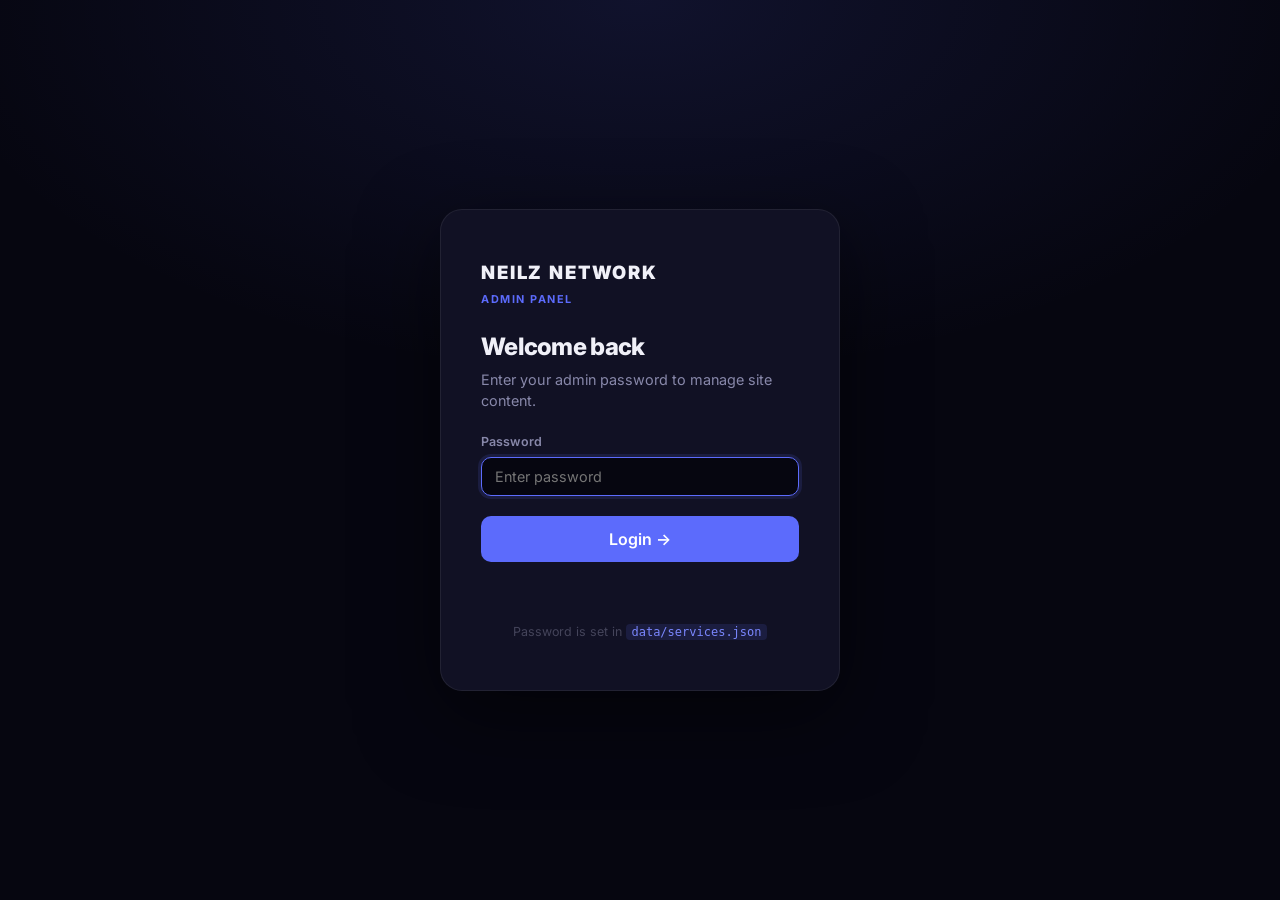
==== admin/index.html @ bbca2c6b "Initial commit — Neilz Network website" ====
<!DOCTYPE html>
<html lang="en">
<head>
  <meta charset="UTF-8">
  <meta name="viewport" content="width=device-width, initial-scale=1.0">
  <title>Admin — Neilz Network</title>
  <link rel="preconnect" href="https://fonts.googleapis.com">
  <link rel="preconnect" href="https://fonts.gstatic.com" crossorigin>
  <link href="https://fonts.googleapis.com/css2?family=Inter:wght@400;500;600;700;800;900&family=Syne:wght@700;800&display=swap" rel="stylesheet">
  <style>
    /* ── Reset & Base ── */
    *, *::before, *::after { box-sizing: border-box; margin: 0; padding: 0; }

    :root {
      --bg:           #060610;
      --surface:      #0c0c1c;
      --card:         #111124;
      --card2:        #16162c;
      --border:       rgba(255,255,255,0.07);
      --border-hi:    rgba(255,255,255,0.13);

      --accent:       #5c6bfc;
      --accent-light: #7a87fd;
      --accent-dim:   rgba(92,107,252,0.13);
      --accent-border:rgba(92,107,252,0.35);
      --accent-glow:  rgba(92,107,252,0.25);

      --gold:         #f5a623;
      --gold-dim:     rgba(245,166,35,0.12);
      --gold-border:  rgba(245,166,35,0.28);

      --green:        #4ade80;
      --red:          #f87171;
      --orange:       #fb923c;

      --text:         #f0f0f8;
      --text-muted:   #8888aa;
      --text-dim:     #44445a;

      --radius:       10px;
      --radius-lg:    16px;
      --radius-xl:    22px;
      --t:            0.2s;
    }

    html { font-size: 16px; }

    body {
      font-family: 'Inter', system-ui, sans-serif;
      background: var(--bg);
      color: var(--text);
      line-height: 1.55;
      -webkit-font-smoothing: antialiased;
      min-height: 100vh;
    }

    h2, h3 { font-weight: 700; letter-spacing: -0.02em; }
    p { color: var(--text-muted); }
    a { color: inherit; text-decoration: none; }
    ul { list-style: none; }
    input, select, textarea, button { font-family: inherit; }

    /* ── Utility ── */
    .hidden { display: none !important; }

    /* ── Buttons ── */
    .btn {
      display: inline-flex;
      align-items: center;
      justify-content: center;
      gap: 7px;
      font-weight: 600;
      font-size: 0.875rem;
      border: none;
      border-radius: var(--radius);
      padding: 9px 18px;
      cursor: pointer;
      transition: background var(--t), box-shadow var(--t), transform var(--t);
      white-space: nowrap;
    }

    .btn--primary { background: var(--accent); color: #fff; }
    .btn--primary:hover { background: var(--accent-light); box-shadow: 0 0 20px var(--accent-glow); }

    .btn--ghost {
      background: rgba(255,255,255,0.05);
      color: var(--text-muted);
      border: 1px solid var(--border);
    }
    .btn--ghost:hover { background: rgba(255,255,255,0.08); color: var(--text); border-color: var(--border-hi); }

    .btn--danger { background: rgba(248,113,113,0.15); color: var(--red); border: 1px solid rgba(248,113,113,0.25); }
    .btn--danger:hover { background: rgba(248,113,113,0.22); }

    .btn--green { background: rgba(74,222,128,0.15); color: var(--green); border: 1px solid rgba(74,222,128,0.25); }
    .btn--green:hover { background: rgba(74,222,128,0.22); }

    .btn--sm { padding: 6px 14px; font-size: 0.8rem; }
    .btn--lg { padding: 13px 26px; font-size: 1rem; }
    .btn--full { width: 100%; }

    /* ── Form fields ── */
    .field-group {
      display: flex;
      flex-direction: column;
      gap: 6px;
      margin-bottom: 14px;
    }

    .field-group:last-child { margin-bottom: 0; }

    .field-group label {
      font-size: 0.78rem;
      font-weight: 600;
      color: var(--text-muted);
      letter-spacing: 0.01em;
    }

    .field-group input,
    .field-group select,
    .field-group textarea {
      width: 100%;
      background: var(--bg);
      border: 1px solid var(--border);
      border-radius: var(--radius);
      padding: 10px 13px;
      color: var(--text);
      font-size: 0.9rem;
      outline: none;
      transition: border-color var(--t), box-shadow var(--t);
    }

    .field-group input:focus,
    .field-group select:focus,
    .field-group textarea:focus {
      border-color: var(--accent);
      box-shadow: 0 0 0 3px var(--accent-dim);
    }

    .field-group textarea {
      resize: vertical;
      min-height: 80px;
      line-height: 1.55;
    }

    /* ── Login screen ── */
    #login-screen {
      min-height: 100vh;
      display: flex;
      align-items: center;
      justify-content: center;
      padding: 24px;
      background: radial-gradient(ellipse 80% 60% at 50% 0%, rgba(92,107,252,0.12), transparent 70%);
    }

    .login-card {
      background: var(--card);
      border: 1px solid var(--border);
      border-radius: var(--radius-xl);
      padding: 48px 40px;
      width: 100%;
      max-width: 400px;
      display: flex;
      flex-direction: column;
      gap: 20px;
      box-shadow: 0 24px 80px rgba(0,0,0,0.5);
    }

    .login-logo {
      font-size: 1.15rem;
      font-weight: 900;
      letter-spacing: 0.1em;
      color: var(--text);
    }

    .login-logo span {
      font-size: 0.68rem;
      font-weight: 700;
      letter-spacing: 0.14em;
      color: var(--accent);
      display: block;
      margin-top: 4px;
    }

    .login-title {
      font-size: 1.5rem;
      font-weight: 800;
      letter-spacing: -0.03em;
      margin-bottom: -4px;
    }

    .login-sub {
      font-size: 0.9rem;
      color: var(--text-muted);
      line-height: 1.5;
    }

    #login-error {
      font-size: 0.85rem;
      color: var(--red);
      min-height: 20px;
      text-align: center;
    }

    /* ── Admin shell ── */
    #admin-panel {
      display: flex;
      flex-direction: column;
      min-height: 100vh;
    }

    /* Header */
    .admin-header {
      display: flex;
      align-items: center;
      justify-content: space-between;
      gap: 16px;
      padding: 0 28px;
      height: 64px;
      background: var(--surface);
      border-bottom: 1px solid var(--border);
      position: sticky;
      top: 0;
      z-index: 100;
    }

    .admin-header-logo {
      font-family: 'Syne', sans-serif;
      font-size: 0.88rem;
      font-weight: 800;
      letter-spacing: 0.14em;
      color: var(--text-muted);
      display: flex;
      align-items: center;
      gap: 10px;
    }

    .admin-header-logo::before {
      content: '';
      display: block;
      width: 8px;
      height: 8px;
      border-radius: 50%;
      background: var(--accent);
      box-shadow: 0 0 8px var(--accent);
    }

    .admin-header-logo span {
      color: var(--accent);
    }

    .admin-header-actions {
      display: flex;
      align-items: center;
      gap: 10px;
    }

    /* Tab nav */
    .tab-nav {
      display: flex;
      align-items: center;
      gap: 4px;
      padding: 0 28px;
      background: var(--surface);
      border-bottom: 1px solid var(--border);
    }

    .tab-btn {
      background: none;
      border: none;
      border-bottom: 2px solid transparent;
      color: var(--text-muted);
      font-size: 0.875rem;
      font-weight: 600;
      padding: 14px 16px;
      cursor: pointer;
      transition: color var(--t), border-color var(--t);
      white-space: nowrap;
    }

    .tab-btn:hover { color: var(--text); }

    .tab-btn.active {
      color: var(--accent);
      border-bottom-color: var(--accent);
    }

    /* Tab content */
    .admin-body {
      flex: 1;
      padding: 32px 28px;
      max-width: 900px;
      width: 100%;
      margin: 0 auto;
    }

    .tab-content { display: none; }
    .tab-content.active { display: block; }

    /* ── Section headings inside tabs ── */
    .admin-section-title {
      font-size: 1.1rem;
      font-weight: 700;
      color: var(--text);
      letter-spacing: -0.02em;
      margin-bottom: 4px;
    }

    .admin-section-sub {
      font-size: 0.85rem;
      color: var(--text-muted);
      margin-bottom: 24px;
    }

    /* ── Service editor cards ── */
    .service-editor-card {
      background: var(--card);
      border: 1px solid var(--border);
      border-radius: var(--radius-xl);
      margin-bottom: 20px;
      overflow: hidden;
    }

    .service-editor-header {
      display: flex;
      align-items: center;
      justify-content: space-between;
      padding: 18px 24px;
      cursor: pointer;
      user-select: none;
      transition: background var(--t);
    }

    .service-editor-header:hover { background: rgba(255,255,255,0.025); }

    .service-editor-header-left {
      display: flex;
      align-items: center;
      gap: 14px;
    }

    .service-editor-icon {
      font-size: 1.25rem;
      color: var(--accent);
      width: 36px;
      text-align: center;
      flex-shrink: 0;
    }

    .service-editor-name {
      font-size: 1rem;
      font-weight: 700;
      color: var(--text);
      letter-spacing: -0.015em;
    }

    .service-editor-price {
      font-size: 0.82rem;
      color: var(--text-muted);
      margin-top: 2px;
    }

    .service-editor-toggle {
      font-size: 1.1rem;
      color: var(--text-dim);
      transition: transform var(--t);
      flex-shrink: 0;
    }

    .service-editor-card.open .service-editor-toggle {
      transform: rotate(180deg);
    }

    .service-editor-body {
      display: none;
      padding: 0 24px 24px;
      border-top: 1px solid var(--border);
    }

    .service-editor-card.open .service-editor-body {
      display: block;
    }

    /* Features list editor */
    .features-editor {
      display: flex;
      flex-direction: column;
      gap: 8px;
      margin-bottom: 10px;
    }

    .feature-row {
      display: flex;
      align-items: center;
      gap: 8px;
    }

    .feature-row input {
      flex: 1;
      background: var(--bg);
      border: 1px solid var(--border);
      border-radius: 8px;
      padding: 8px 12px;
      color: var(--text);
      font-size: 0.875rem;
      outline: none;
      transition: border-color var(--t), box-shadow var(--t);
    }

    .feature-row input:focus {
      border-color: var(--accent);
      box-shadow: 0 0 0 2px var(--accent-dim);
    }

    .feature-row .btn-remove {
      background: none;
      border: none;
      color: var(--text-dim);
      cursor: pointer;
      padding: 4px 6px;
      border-radius: 6px;
      font-size: 1.1rem;
      line-height: 1;
      transition: color var(--t), background var(--t);
      flex-shrink: 0;
    }

    .feature-row .btn-remove:hover {
      color: var(--red);
      background: rgba(248,113,113,0.1);
    }

    .badge-row {
      display: flex;
      align-items: center;
      gap: 10px;
      flex-wrap: wrap;
    }

    .two-col { display: grid; grid-template-columns: 1fr 1fr; gap: 14px; }

    /* ── Meta editor ── */
    .meta-card {
      background: var(--card);
      border: 1px solid var(--border);
      border-radius: var(--radius-xl);
      padding: 28px 24px;
      margin-bottom: 20px;
    }

    .meta-card h3 {
      font-size: 0.95rem;
      font-weight: 700;
      color: var(--text-muted);
      letter-spacing: 0.06em;
      text-transform: uppercase;
      font-size: 0.72rem;
      margin-bottom: 20px;
      padding-bottom: 12px;
      border-bottom: 1px solid var(--border);
    }

    /* ── Password change ── */
    .password-note {
      font-size: 0.8rem;
      color: var(--orange);
      background: rgba(251,146,60,0.1);
      border: 1px solid rgba(251,146,60,0.2);
      border-radius: 8px;
      padding: 10px 14px;
      margin-bottom: 14px;
    }

    /* ── Deployment guide ── */
    .deploy-card {
      background: var(--card);
      border: 1px solid var(--border);
      border-radius: var(--radius-xl);
      padding: 32px 28px;
      margin-bottom: 20px;
    }

    .deploy-step {
      display: flex;
      gap: 18px;
      margin-bottom: 28px;
    }

    .deploy-step:last-child { margin-bottom: 0; }

    .deploy-step-num {
      width: 36px;
      height: 36px;
      min-width: 36px;
      border-radius: 50%;
      background: var(--accent-dim);
      border: 1px solid var(--accent-border);
      display: flex;
      align-items: center;
      justify-content: center;
      font-size: 0.8rem;
      font-weight: 800;
      color: var(--accent);
      flex-shrink: 0;
      margin-top: 2px;
    }

    .deploy-step-content h4 {
      font-size: 0.975rem;
      font-weight: 700;
      color: var(--text);
      margin-bottom: 6px;
      letter-spacing: -0.015em;
    }

    .deploy-step-content p {
      font-size: 0.875rem;
      color: var(--text-muted);
      line-height: 1.65;
    }

    .deploy-step-content code {
      font-family: 'Fira Code', 'Cascadia Code', 'Consolas', monospace;
      font-size: 0.82rem;
      background: rgba(92,107,252,0.1);
      border: 1px solid var(--accent-border);
      color: var(--accent-light);
      padding: 2px 7px;
      border-radius: 5px;
    }

    .deploy-step-content pre {
      font-family: 'Fira Code', 'Cascadia Code', 'Consolas', monospace;
      font-size: 0.82rem;
      background: var(--bg);
      border: 1px solid var(--border);
      color: var(--text-muted);
      padding: 14px 16px;
      border-radius: 10px;
      margin-top: 10px;
      overflow-x: auto;
      line-height: 1.7;
    }

    .deploy-note {
      background: var(--accent-dim);
      border: 1px solid var(--accent-border);
      border-radius: 10px;
      padding: 14px 18px;
      font-size: 0.85rem;
      color: var(--text-muted);
      margin-bottom: 20px;
    }

    .deploy-note strong { color: var(--accent-light); }

    /* ── Save/status banner ── */
    #status-bar {
      position: fixed;
      bottom: 24px;
      left: 50%;
      transform: translateX(-50%) translateY(80px);
      background: var(--card2);
      border: 1px solid var(--border-hi);
      border-radius: var(--radius-full);
      padding: 12px 24px;
      font-size: 0.875rem;
      font-weight: 600;
      color: var(--text);
      box-shadow: 0 8px 32px rgba(0,0,0,0.5);
      z-index: 999;
      white-space: nowrap;
      transition: transform 0.35s cubic-bezier(0.25,0.46,0.45,0.94);
    }

    #status-bar.show { transform: translateX(-50%) translateY(0); }
    #status-bar.success { color: var(--green); border-color: rgba(74,222,128,0.3); }
    #status-bar.info    { color: var(--accent-light); }

    /* ── Responsive ── */
    @media (max-width: 600px) {
      .admin-header { padding: 0 16px; }
      .tab-nav { padding: 0 16px; overflow-x: auto; }
      .admin-body { padding: 20px 16px; }
      .login-card { padding: 32px 24px; }
      .two-col { grid-template-columns: 1fr; }
      .badge-row { flex-direction: column; align-items: flex-start; }
    }
  </style>
</head>
<body>

  <!-- ── LOGIN SCREEN ── -->
  <div id="login-screen">
    <div class="login-card">
      <div class="login-logo">
        NEILZ NETWORK
        <span>ADMIN PANEL</span>
      </div>
      <div>
        <h2 class="login-title">Welcome back</h2>
        <p class="login-sub" style="margin-top:8px;">Enter your admin password to manage site content.</p>
      </div>
      <div class="field-group" style="margin-bottom:0;">
        <label for="pw-input">Password</label>
        <input type="password" id="pw-input" placeholder="Enter password" autocomplete="current-password">
      </div>
      <button class="btn btn--primary btn--lg btn--full" id="login-btn">Login →</button>
      <p id="login-error"></p>
      <p style="font-size:0.78rem;color:var(--text-dim);text-align:center;">
        Password is set in <code style="color:var(--accent-light);background:var(--accent-dim);padding:1px 5px;border-radius:4px;font-size:0.75rem;">data/services.json</code>
      </p>
    </div>
  </div>

  <!-- ── ADMIN PANEL ── -->
  <div id="admin-panel" class="hidden">

    <!-- Header -->
    <header class="admin-header">
      <div class="admin-header-logo">
        NEILZ NETWORK <span>ADMIN</span>
      </div>
      <div class="admin-header-actions">
        <a href="../" class="btn btn--ghost btn--sm" target="_blank">← View Site</a>
        <button class="btn btn--green btn--sm" id="download-btn">
          <svg width="14" height="14" viewBox="0 0 24 24" fill="none" stroke="currentColor" stroke-width="2.5" stroke-linecap="round" stroke-linejoin="round"><path d="M21 15v4a2 2 0 0 1-2 2H5a2 2 0 0 1-2-2v-4"/><polyline points="7 10 12 15 17 10"/><line x1="12" y1="15" x2="12" y2="3"/></svg>
          Download services.json
        </button>
      </div>
    </header>

    <!-- Tab Nav -->
    <nav class="tab-nav" aria-label="Admin tabs">
      <button class="tab-btn active" data-tab="services">Services</button>
      <button class="tab-btn" data-tab="site-info">Site Info</button>
      <button class="tab-btn" data-tab="deploy">Deploy Guide</button>
    </nav>

    <!-- Body -->
    <main class="admin-body">

      <!-- SERVICES TAB -->
      <div id="tab-services" class="tab-content active">
        <h2 class="admin-section-title">Edit Services</h2>
        <p class="admin-section-sub">Changes are saved in memory. Click <strong style="color:var(--text);">Download services.json</strong> to export, then replace the file in your repo.</p>
        <div id="services-editor"></div>
      </div>

      <!-- SITE INFO TAB -->
      <div id="tab-site-info" class="tab-content">
        <h2 class="admin-section-title">Site Information</h2>
        <p class="admin-section-sub">Edit your name, email, tagline, about text, and admin password.</p>
        <div id="meta-editor"></div>
      </div>

      <!-- DEPLOY TAB -->
      <div id="tab-deploy" class="tab-content">
        <h2 class="admin-section-title">GitHub Pages Deployment Guide</h2>
        <p class="admin-section-sub">Follow these steps to publish or update your Neilz Network site.</p>

        <div class="deploy-note">
          <strong>How updates work:</strong> Edit content in the admin panel → Download <code>services.json</code> → Replace the file in your repository → Push to GitHub. The site updates automatically within ~60 seconds.
        </div>

        <div class="deploy-card">
          <div class="deploy-step">
            <div class="deploy-step-num">1</div>
            <div class="deploy-step-content">
              <h4>Create a GitHub Account & Repository</h4>
              <p>Go to <code>github.com</code>, create a free account, then click <strong style="color:var(--text);">New Repository</strong>. Name it something like <code>neilznetwork</code>. Set it to <strong style="color:var(--text);">Public</strong> and leave everything else default.</p>
            </div>
          </div>
          <div class="deploy-step">
            <div class="deploy-step-num">2</div>
            <div class="deploy-step-content">
              <h4>Install Git & Upload Your Files</h4>
              <p>Download Git from <code>git-scm.com</code>. Then open a terminal in your site folder and run:</p>
              <pre>git init
git add .
git commit -m "Initial commit"
git branch -M main
git remote add origin https://github.com/YOUR_USERNAME/YOUR_REPO.git
git push -u origin main</pre>
              <p style="margin-top:10px;">Replace <code>YOUR_USERNAME</code> and <code>YOUR_REPO</code> with your real values.</p>
            </div>
          </div>
          <div class="deploy-step">
            <div class="deploy-step-num">3</div>
            <div class="deploy-step-content">
              <h4>Enable GitHub Pages</h4>
              <p>In your repository, go to <strong style="color:var(--text);">Settings → Pages</strong>. Under <em>Source</em>, select <code>Deploy from a branch</code>, choose <code>main</code> branch and <code>/ (root)</code> folder. Click <strong style="color:var(--text);">Save</strong>.</p>
              <p style="margin-top:8px;">Your site will be live at: <code>https://YOUR_USERNAME.github.io/YOUR_REPO/</code></p>
            </div>
          </div>
          <div class="deploy-step">
            <div class="deploy-step-num">4</div>
            <div class="deploy-step-content">
              <h4>Connect a Custom Domain (Optional)</h4>
              <p>In <strong style="color:var(--text);">Settings → Pages → Custom domain</strong>, enter your domain (e.g. <code>neilznetwork.com</code>). Then update your domain's DNS:</p>
              <pre>A     @    185.199.108.153
A     @    185.199.109.153
A     @    185.199.110.153
A     @    185.199.111.153
CNAME www  YOUR_USERNAME.github.io</pre>
              <p style="margin-top:8px;">DNS changes take up to 24 hours. Enable <strong style="color:var(--text);">Enforce HTTPS</strong> once the domain is verified.</p>
            </div>
          </div>
          <div class="deploy-step">
            <div class="deploy-step-num">5</div>
            <div class="deploy-step-content">
              <h4>Updating Your Content</h4>
              <p>Whenever you make changes in this admin panel:</p>
              <pre>1. Click "Download services.json" above
2. Replace /data/services.json in your project folder
3. Run these commands:

git add data/services.json
git commit -m "Update services content"
git push</pre>
              <p style="margin-top:8px;">GitHub Pages will rebuild and your changes will be live within about a minute.</p>
            </div>
          </div>
          <div class="deploy-step">
            <div class="deploy-step-num">6</div>
            <div class="deploy-step-content">
              <h4>Set Up the Contact Form (Optional but Recommended)</h4>
              <p>The contact form uses <code>mailto:</code> by default. For a real form submission, sign up free at <code>formspree.io</code>, create a form, and replace the form's <code>action</code> attribute in <code>index.html</code>:</p>
              <pre>&lt;form action="https://formspree.io/f/YOUR_FORM_ID" method="POST"&gt;</pre>
            </div>
          </div>
        </div>
      </div>

    </main>
  </div>

  <!-- Status bar -->
  <div id="status-bar"></div>

  <script src="admin.js"></script>
</body>
</html>
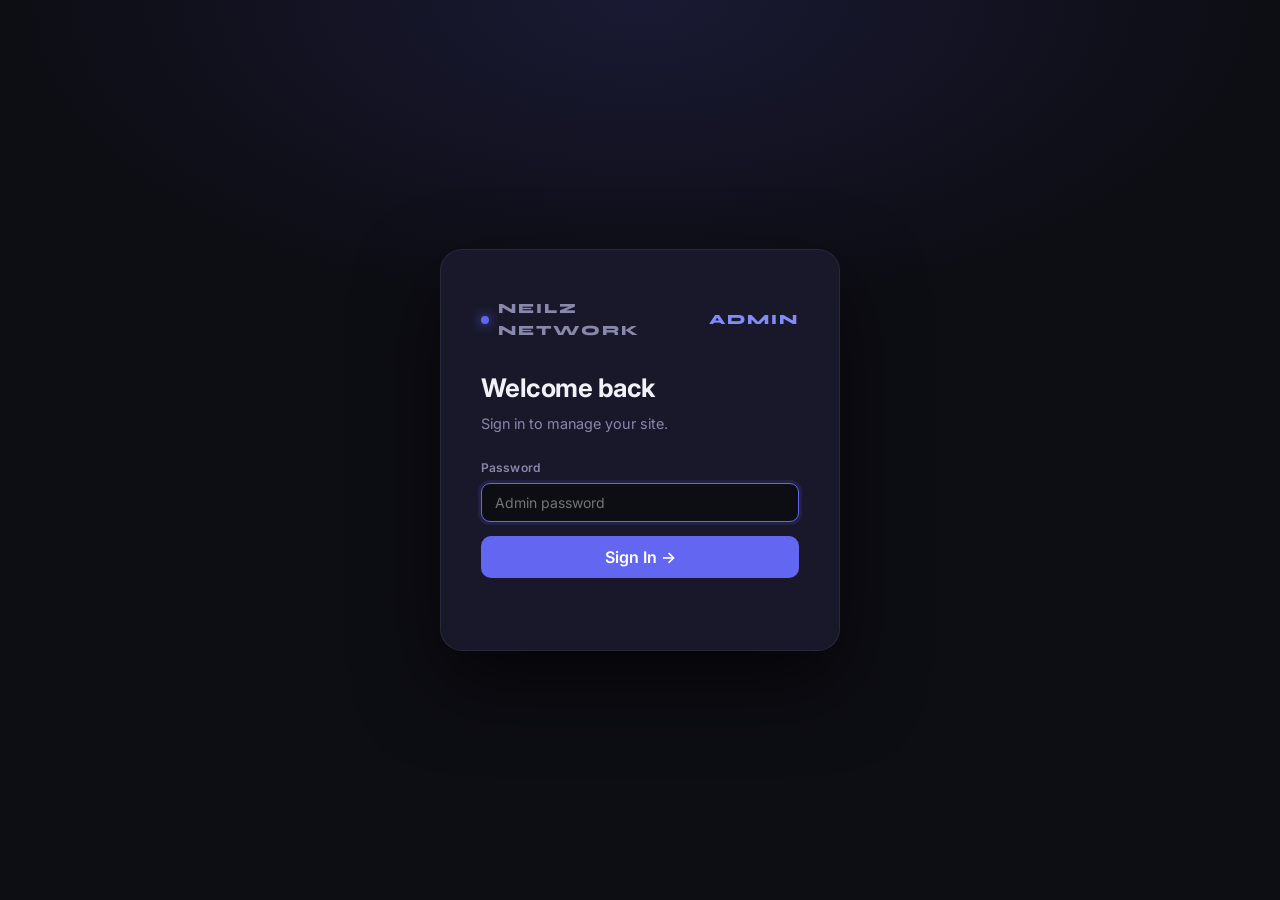
==== commit a5c8401c: "Add full admin panel with sidebar layout and all editors Complete rebuild of admin/index.html with p" ====
--- a/admin/index.html
+++ b/admin/index.html
@@ -6,738 +6,466 @@
   <title>Admin — Neilz Network</title>
   <link rel="preconnect" href="https://fonts.googleapis.com">
   <link rel="preconnect" href="https://fonts.gstatic.com" crossorigin>
-  <link href="https://fonts.googleapis.com/css2?family=Inter:wght@400;500;600;700;800;900&family=Syne:wght@700;800&display=swap" rel="stylesheet">
+  <link href="https://fonts.googleapis.com/css2?family=Inter:wght@400;500;600;700;800&family=Syne:wght@700;800&display=swap" rel="stylesheet">
   <style>
-    /* ── Reset & Base ── */
-    *, *::before, *::after { box-sizing: border-box; margin: 0; padding: 0; }
-
-    :root {
-      --bg:           #060610;
-      --surface:      #0c0c1c;
-      --card:         #111124;
-      --card2:        #16162c;
-      --border:       rgba(255,255,255,0.07);
-      --border-hi:    rgba(255,255,255,0.13);
-
-      --accent:       #5c6bfc;
-      --accent-light: #7a87fd;
-      --accent-dim:   rgba(92,107,252,0.13);
-      --accent-border:rgba(92,107,252,0.35);
-      --accent-glow:  rgba(92,107,252,0.25);
-
-      --gold:         #f5a623;
-      --gold-dim:     rgba(245,166,35,0.12);
-      --gold-border:  rgba(245,166,35,0.28);
-
-      --green:        #4ade80;
-      --red:          #f87171;
-      --orange:       #fb923c;
-
-      --text:         #f0f0f8;
-      --text-muted:   #8888aa;
-      --text-dim:     #44445a;
-
-      --radius:       10px;
-      --radius-lg:    16px;
-      --radius-xl:    22px;
-      --t:            0.2s;
+    *,*::before,*::after{box-sizing:border-box;margin:0;padding:0}
+    :root{
+      --bg:#0d0d14;--surface:#13131f;--card:#18182a;--card2:#1e1e30;
+      --border:rgba(255,255,255,0.07);--border-hi:rgba(255,255,255,0.13);
+      --accent:#6366f1;--accent-d:rgba(99,102,241,0.12);--accent-b:rgba(99,102,241,0.3);--accent-l:#818cf8;
+      --green:#34d399;--red:#f87171;--orange:#fb923c;
+      --text:#f1f1f8;--muted:#8888aa;--dim:#44445a;
+      --sw:228px;--r:10px;--rl:16px;--t:0.18s;
     }
-
-    html { font-size: 16px; }
-
-    body {
-      font-family: 'Inter', system-ui, sans-serif;
-      background: var(--bg);
-      color: var(--text);
-      line-height: 1.55;
-      -webkit-font-smoothing: antialiased;
-      min-height: 100vh;
-    }
-
-    h2, h3 { font-weight: 700; letter-spacing: -0.02em; }
-    p { color: var(--text-muted); }
-    a { color: inherit; text-decoration: none; }
-    ul { list-style: none; }
-    input, select, textarea, button { font-family: inherit; }
-
-    /* ── Utility ── */
-    .hidden { display: none !important; }
-
-    /* ── Buttons ── */
-    .btn {
-      display: inline-flex;
-      align-items: center;
-      justify-content: center;
-      gap: 7px;
-      font-weight: 600;
-      font-size: 0.875rem;
-      border: none;
-      border-radius: var(--radius);
-      padding: 9px 18px;
-      cursor: pointer;
-      transition: background var(--t), box-shadow var(--t), transform var(--t);
-      white-space: nowrap;
-    }
-
-    .btn--primary { background: var(--accent); color: #fff; }
-    .btn--primary:hover { background: var(--accent-light); box-shadow: 0 0 20px var(--accent-glow); }
-
-    .btn--ghost {
-      background: rgba(255,255,255,0.05);
-      color: var(--text-muted);
-      border: 1px solid var(--border);
-    }
-    .btn--ghost:hover { background: rgba(255,255,255,0.08); color: var(--text); border-color: var(--border-hi); }
-
-    .btn--danger { background: rgba(248,113,113,0.15); color: var(--red); border: 1px solid rgba(248,113,113,0.25); }
-    .btn--danger:hover { background: rgba(248,113,113,0.22); }
-
-    .btn--green { background: rgba(74,222,128,0.15); color: var(--green); border: 1px solid rgba(74,222,128,0.25); }
-    .btn--green:hover { background: rgba(74,222,128,0.22); }
-
-    .btn--sm { padding: 6px 14px; font-size: 0.8rem; }
-    .btn--lg { padding: 13px 26px; font-size: 1rem; }
-    .btn--full { width: 100%; }
-
-    /* ── Form fields ── */
-    .field-group {
-      display: flex;
-      flex-direction: column;
-      gap: 6px;
-      margin-bottom: 14px;
-    }
-
-    .field-group:last-child { margin-bottom: 0; }
-
-    .field-group label {
-      font-size: 0.78rem;
-      font-weight: 600;
-      color: var(--text-muted);
-      letter-spacing: 0.01em;
-    }
-
-    .field-group input,
-    .field-group select,
-    .field-group textarea {
-      width: 100%;
-      background: var(--bg);
-      border: 1px solid var(--border);
-      border-radius: var(--radius);
-      padding: 10px 13px;
-      color: var(--text);
-      font-size: 0.9rem;
-      outline: none;
-      transition: border-color var(--t), box-shadow var(--t);
-    }
-
-    .field-group input:focus,
-    .field-group select:focus,
-    .field-group textarea:focus {
-      border-color: var(--accent);
-      box-shadow: 0 0 0 3px var(--accent-dim);
-    }
-
-    .field-group textarea {
-      resize: vertical;
-      min-height: 80px;
-      line-height: 1.55;
-    }
-
-    /* ── Login screen ── */
-    #login-screen {
-      min-height: 100vh;
-      display: flex;
-      align-items: center;
-      justify-content: center;
-      padding: 24px;
-      background: radial-gradient(ellipse 80% 60% at 50% 0%, rgba(92,107,252,0.12), transparent 70%);
-    }
-
-    .login-card {
-      background: var(--card);
-      border: 1px solid var(--border);
-      border-radius: var(--radius-xl);
-      padding: 48px 40px;
-      width: 100%;
-      max-width: 400px;
-      display: flex;
-      flex-direction: column;
-      gap: 20px;
-      box-shadow: 0 24px 80px rgba(0,0,0,0.5);
-    }
-
-    .login-logo {
-      font-size: 1.15rem;
-      font-weight: 900;
-      letter-spacing: 0.1em;
-      color: var(--text);
-    }
-
-    .login-logo span {
-      font-size: 0.68rem;
-      font-weight: 700;
-      letter-spacing: 0.14em;
-      color: var(--accent);
-      display: block;
-      margin-top: 4px;
-    }
-
-    .login-title {
-      font-size: 1.5rem;
-      font-weight: 800;
-      letter-spacing: -0.03em;
-      margin-bottom: -4px;
-    }
-
-    .login-sub {
-      font-size: 0.9rem;
-      color: var(--text-muted);
-      line-height: 1.5;
-    }
-
-    #login-error {
-      font-size: 0.85rem;
-      color: var(--red);
-      min-height: 20px;
-      text-align: center;
-    }
-
-    /* ── Admin shell ── */
-    #admin-panel {
-      display: flex;
-      flex-direction: column;
-      min-height: 100vh;
-    }
-
-    /* Header */
-    .admin-header {
-      display: flex;
-      align-items: center;
-      justify-content: space-between;
-      gap: 16px;
-      padding: 0 28px;
-      height: 64px;
-      background: var(--surface);
-      border-bottom: 1px solid var(--border);
-      position: sticky;
-      top: 0;
-      z-index: 100;
-    }
-
-    .admin-header-logo {
-      font-family: 'Syne', sans-serif;
-      font-size: 0.88rem;
-      font-weight: 800;
-      letter-spacing: 0.14em;
-      color: var(--text-muted);
-      display: flex;
-      align-items: center;
-      gap: 10px;
-    }
-
-    .admin-header-logo::before {
-      content: '';
-      display: block;
-      width: 8px;
-      height: 8px;
-      border-radius: 50%;
-      background: var(--accent);
-      box-shadow: 0 0 8px var(--accent);
-    }
-
-    .admin-header-logo span {
-      color: var(--accent);
-    }
-
-    .admin-header-actions {
-      display: flex;
-      align-items: center;
-      gap: 10px;
-    }
-
-    /* Tab nav */
-    .tab-nav {
-      display: flex;
-      align-items: center;
-      gap: 4px;
-      padding: 0 28px;
-      background: var(--surface);
-      border-bottom: 1px solid var(--border);
-    }
-
-    .tab-btn {
-      background: none;
-      border: none;
-      border-bottom: 2px solid transparent;
-      color: var(--text-muted);
-      font-size: 0.875rem;
-      font-weight: 600;
-      padding: 14px 16px;
-      cursor: pointer;
-      transition: color var(--t), border-color var(--t);
-      white-space: nowrap;
-    }
-
-    .tab-btn:hover { color: var(--text); }
-
-    .tab-btn.active {
-      color: var(--accent);
-      border-bottom-color: var(--accent);
-    }
-
-    /* Tab content */
-    .admin-body {
-      flex: 1;
-      padding: 32px 28px;
-      max-width: 900px;
-      width: 100%;
-      margin: 0 auto;
-    }
-
-    .tab-content { display: none; }
-    .tab-content.active { display: block; }
-
-    /* ── Section headings inside tabs ── */
-    .admin-section-title {
-      font-size: 1.1rem;
-      font-weight: 700;
-      color: var(--text);
-      letter-spacing: -0.02em;
-      margin-bottom: 4px;
-    }
-
-    .admin-section-sub {
-      font-size: 0.85rem;
-      color: var(--text-muted);
-      margin-bottom: 24px;
-    }
-
-    /* ── Service editor cards ── */
-    .service-editor-card {
-      background: var(--card);
-      border: 1px solid var(--border);
-      border-radius: var(--radius-xl);
-      margin-bottom: 20px;
-      overflow: hidden;
-    }
-
-    .service-editor-header {
-      display: flex;
-      align-items: center;
-      justify-content: space-between;
-      padding: 18px 24px;
-      cursor: pointer;
-      user-select: none;
-      transition: background var(--t);
-    }
-
-    .service-editor-header:hover { background: rgba(255,255,255,0.025); }
-
-    .service-editor-header-left {
-      display: flex;
-      align-items: center;
-      gap: 14px;
-    }
-
-    .service-editor-icon {
-      font-size: 1.25rem;
-      color: var(--accent);
-      width: 36px;
-      text-align: center;
-      flex-shrink: 0;
-    }
-
-    .service-editor-name {
-      font-size: 1rem;
-      font-weight: 700;
-      color: var(--text);
-      letter-spacing: -0.015em;
-    }
-
-    .service-editor-price {
-      font-size: 0.82rem;
-      color: var(--text-muted);
-      margin-top: 2px;
-    }
-
-    .service-editor-toggle {
-      font-size: 1.1rem;
-      color: var(--text-dim);
-      transition: transform var(--t);
-      flex-shrink: 0;
-    }
-
-    .service-editor-card.open .service-editor-toggle {
-      transform: rotate(180deg);
-    }
-
-    .service-editor-body {
-      display: none;
-      padding: 0 24px 24px;
-      border-top: 1px solid var(--border);
-    }
-
-    .service-editor-card.open .service-editor-body {
-      display: block;
-    }
-
-    /* Features list editor */
-    .features-editor {
-      display: flex;
-      flex-direction: column;
-      gap: 8px;
-      margin-bottom: 10px;
-    }
-
-    .feature-row {
-      display: flex;
-      align-items: center;
-      gap: 8px;
-    }
-
-    .feature-row input {
-      flex: 1;
-      background: var(--bg);
-      border: 1px solid var(--border);
-      border-radius: 8px;
-      padding: 8px 12px;
-      color: var(--text);
-      font-size: 0.875rem;
-      outline: none;
-      transition: border-color var(--t), box-shadow var(--t);
-    }
-
-    .feature-row input:focus {
-      border-color: var(--accent);
-      box-shadow: 0 0 0 2px var(--accent-dim);
-    }
-
-    .feature-row .btn-remove {
-      background: none;
-      border: none;
-      color: var(--text-dim);
-      cursor: pointer;
-      padding: 4px 6px;
-      border-radius: 6px;
-      font-size: 1.1rem;
-      line-height: 1;
-      transition: color var(--t), background var(--t);
-      flex-shrink: 0;
-    }
-
-    .feature-row .btn-remove:hover {
-      color: var(--red);
-      background: rgba(248,113,113,0.1);
-    }
-
-    .badge-row {
-      display: flex;
-      align-items: center;
-      gap: 10px;
-      flex-wrap: wrap;
-    }
-
-    .two-col { display: grid; grid-template-columns: 1fr 1fr; gap: 14px; }
-
-    /* ── Meta editor ── */
-    .meta-card {
-      background: var(--card);
-      border: 1px solid var(--border);
-      border-radius: var(--radius-xl);
-      padding: 28px 24px;
-      margin-bottom: 20px;
-    }
-
-    .meta-card h3 {
-      font-size: 0.95rem;
-      font-weight: 700;
-      color: var(--text-muted);
-      letter-spacing: 0.06em;
-      text-transform: uppercase;
-      font-size: 0.72rem;
-      margin-bottom: 20px;
-      padding-bottom: 12px;
-      border-bottom: 1px solid var(--border);
-    }
-
-    /* ── Password change ── */
-    .password-note {
-      font-size: 0.8rem;
-      color: var(--orange);
-      background: rgba(251,146,60,0.1);
-      border: 1px solid rgba(251,146,60,0.2);
-      border-radius: 8px;
-      padding: 10px 14px;
-      margin-bottom: 14px;
-    }
-
-    /* ── Deployment guide ── */
-    .deploy-card {
-      background: var(--card);
-      border: 1px solid var(--border);
-      border-radius: var(--radius-xl);
-      padding: 32px 28px;
-      margin-bottom: 20px;
-    }
-
-    .deploy-step {
-      display: flex;
-      gap: 18px;
-      margin-bottom: 28px;
-    }
-
-    .deploy-step:last-child { margin-bottom: 0; }
-
-    .deploy-step-num {
-      width: 36px;
-      height: 36px;
-      min-width: 36px;
-      border-radius: 50%;
-      background: var(--accent-dim);
-      border: 1px solid var(--accent-border);
-      display: flex;
-      align-items: center;
-      justify-content: center;
-      font-size: 0.8rem;
-      font-weight: 800;
-      color: var(--accent);
-      flex-shrink: 0;
-      margin-top: 2px;
-    }
-
-    .deploy-step-content h4 {
-      font-size: 0.975rem;
-      font-weight: 700;
-      color: var(--text);
-      margin-bottom: 6px;
-      letter-spacing: -0.015em;
-    }
-
-    .deploy-step-content p {
-      font-size: 0.875rem;
-      color: var(--text-muted);
-      line-height: 1.65;
-    }
-
-    .deploy-step-content code {
-      font-family: 'Fira Code', 'Cascadia Code', 'Consolas', monospace;
-      font-size: 0.82rem;
-      background: rgba(92,107,252,0.1);
-      border: 1px solid var(--accent-border);
-      color: var(--accent-light);
-      padding: 2px 7px;
-      border-radius: 5px;
-    }
-
-    .deploy-step-content pre {
-      font-family: 'Fira Code', 'Cascadia Code', 'Consolas', monospace;
-      font-size: 0.82rem;
-      background: var(--bg);
-      border: 1px solid var(--border);
-      color: var(--text-muted);
-      padding: 14px 16px;
-      border-radius: 10px;
-      margin-top: 10px;
-      overflow-x: auto;
-      line-height: 1.7;
-    }
-
-    .deploy-note {
-      background: var(--accent-dim);
-      border: 1px solid var(--accent-border);
-      border-radius: 10px;
-      padding: 14px 18px;
-      font-size: 0.85rem;
-      color: var(--text-muted);
-      margin-bottom: 20px;
-    }
-
-    .deploy-note strong { color: var(--accent-light); }
-
-    /* ── Save/status banner ── */
-    #status-bar {
-      position: fixed;
-      bottom: 24px;
-      left: 50%;
-      transform: translateX(-50%) translateY(80px);
-      background: var(--card2);
-      border: 1px solid var(--border-hi);
-      border-radius: var(--radius-full);
-      padding: 12px 24px;
-      font-size: 0.875rem;
-      font-weight: 600;
-      color: var(--text);
-      box-shadow: 0 8px 32px rgba(0,0,0,0.5);
-      z-index: 999;
-      white-space: nowrap;
-      transition: transform 0.35s cubic-bezier(0.25,0.46,0.45,0.94);
-    }
-
-    #status-bar.show { transform: translateX(-50%) translateY(0); }
-    #status-bar.success { color: var(--green); border-color: rgba(74,222,128,0.3); }
-    #status-bar.info    { color: var(--accent-light); }
-
-    /* ── Responsive ── */
-    @media (max-width: 600px) {
-      .admin-header { padding: 0 16px; }
-      .tab-nav { padding: 0 16px; overflow-x: auto; }
-      .admin-body { padding: 20px 16px; }
-      .login-card { padding: 32px 24px; }
-      .two-col { grid-template-columns: 1fr; }
-      .badge-row { flex-direction: column; align-items: flex-start; }
+    html,body{height:100%;font-size:16px}
+    body{font-family:'Inter',system-ui,sans-serif;background:var(--bg);color:var(--text);line-height:1.5;-webkit-font-smoothing:antialiased;overflow-x:hidden}
+    h1,h2,h3,h4{font-weight:700;letter-spacing:-.02em}
+    p{color:var(--muted)}
+    a{color:inherit;text-decoration:none}
+    ul{list-style:none}
+    input,select,textarea,button{font-family:inherit}
+    img{display:block;max-width:100%}
+    .hidden{display:none!important}
+
+    /* ── LOGIN ── */
+    #login-screen{min-height:100vh;display:flex;align-items:center;justify-content:center;padding:24px;background:radial-gradient(ellipse 70% 50% at 50% 0%,rgba(99,102,241,.14),transparent 70%)}
+    .login-box{background:var(--card);border:1px solid var(--border);border-radius:22px;padding:48px 40px;width:100%;max-width:400px;box-shadow:0 32px 80px rgba(0,0,0,.6)}
+    .login-logo{font-family:'Syne',sans-serif;font-size:.88rem;font-weight:800;letter-spacing:.14em;color:var(--muted);margin-bottom:28px;display:flex;align-items:center;gap:9px}
+    .login-logo::before{content:'';width:8px;height:8px;border-radius:50%;background:var(--accent);box-shadow:0 0 12px var(--accent);flex-shrink:0}
+    .login-logo span{color:var(--accent-l)}
+    .login-box h2{font-size:1.6rem;margin-bottom:6px}
+    .login-box>.sub{font-size:.9rem;margin-bottom:24px}
+    #login-error{font-size:.84rem;color:var(--red);min-height:18px;text-align:center;margin-top:6px}
+
+    /* ── BUTTONS ── */
+    .btn{display:inline-flex;align-items:center;justify-content:center;gap:7px;font-weight:600;font-size:.875rem;border:none;border-radius:var(--r);padding:9px 18px;cursor:pointer;transition:background var(--t),box-shadow var(--t),transform var(--t),opacity var(--t);white-space:nowrap;text-decoration:none;line-height:1}
+    .btn:disabled{opacity:.4;cursor:not-allowed}
+    .btn--primary{background:var(--accent);color:#fff}
+    .btn--primary:not(:disabled):hover{background:var(--accent-l);box-shadow:0 0 20px rgba(99,102,241,.35)}
+    .btn--ghost{background:rgba(255,255,255,.05);color:var(--muted);border:1px solid var(--border)}
+    .btn--ghost:hover{background:rgba(255,255,255,.08);color:var(--text);border-color:var(--border-hi)}
+    .btn--danger{background:rgba(248,113,113,.1);color:var(--red);border:1px solid rgba(248,113,113,.22)}
+    .btn--danger:hover{background:rgba(248,113,113,.18)}
+    .btn--success{background:rgba(52,211,153,.1);color:var(--green);border:1px solid rgba(52,211,153,.25)}
+    .btn--success:hover{background:rgba(52,211,153,.18)}
+    .btn--sm{padding:6px 13px;font-size:.8rem;border-radius:8px}
+    .btn--lg{padding:13px 26px;font-size:1rem}
+    .btn--full{width:100%}
+
+    /* ── FORM FIELDS ── */
+    .field{display:flex;flex-direction:column;gap:6px;margin-bottom:14px}
+    .field:last-child{margin-bottom:0}
+    .field label{font-size:.75rem;font-weight:600;color:var(--muted);letter-spacing:.01em}
+    .field input,.field select,.field textarea{background:var(--bg);border:1px solid var(--border);border-radius:9px;padding:10px 13px;color:var(--text);font-size:.875rem;outline:none;width:100%;transition:border-color var(--t),box-shadow var(--t)}
+    .field input:focus,.field select:focus,.field textarea:focus{border-color:var(--accent);box-shadow:0 0 0 3px var(--accent-d)}
+    .field textarea{resize:vertical;min-height:80px;line-height:1.6}
+    .field input[type="color"]{padding:3px 5px;height:38px;cursor:pointer}
+    .hint{font-size:.73rem;color:var(--dim);margin-top:3px}
+    .two-col{display:grid;grid-template-columns:1fr 1fr;gap:14px}
+    .three-col{display:grid;grid-template-columns:1fr 1fr 1fr;gap:14px}
+
+    /* ── LAYOUT ── */
+    #admin-app{display:flex;min-height:100vh}
+
+    .sidebar{width:var(--sw);min-width:var(--sw);background:var(--surface);border-right:1px solid var(--border);display:flex;flex-direction:column;position:fixed;top:0;bottom:0;left:0;z-index:100;overflow-y:auto}
+    .sb-logo{padding:18px 16px 14px;border-bottom:1px solid var(--border);font-family:'Syne',sans-serif;font-size:.8rem;font-weight:800;letter-spacing:.14em;color:var(--muted);display:flex;align-items:center;gap:8px}
+    .sb-dot{width:8px;height:8px;border-radius:50%;background:var(--accent);box-shadow:0 0 8px var(--accent);flex-shrink:0}
+    .sb-logo span{color:var(--accent-l)}
+    .sb-nav{flex:1;padding:10px 8px;display:flex;flex-direction:column;gap:2px}
+    .sb-label{font-size:.63rem;font-weight:700;letter-spacing:.1em;text-transform:uppercase;color:var(--dim);padding:10px 8px 4px;margin-top:4px}
+    .sb-link{display:flex;align-items:center;gap:9px;padding:8px 10px;border-radius:8px;cursor:pointer;border:none;background:none;color:var(--muted);font-size:.845rem;font-weight:500;transition:background var(--t),color var(--t);width:100%;text-align:left}
+    .sb-link:hover{background:rgba(255,255,255,.05);color:var(--text)}
+    .sb-link.active{background:var(--accent-d);color:var(--accent-l);font-weight:600}
+    .sb-link svg{flex-shrink:0;opacity:.65}
+    .sb-link.active svg{opacity:1}
+    .sb-bottom{padding:10px 8px;border-top:1px solid var(--border);display:flex;flex-direction:column;gap:6px}
+
+    .admin-main{flex:1;margin-left:var(--sw);min-height:100vh;display:flex;flex-direction:column}
+    .topbar{padding:0 28px;height:58px;display:flex;align-items:center;justify-content:space-between;background:var(--surface);border-bottom:1px solid var(--border);position:sticky;top:0;z-index:90;gap:16px}
+    .topbar-title{font-size:.975rem;font-weight:700}
+    .topbar-actions{display:flex;align-items:center;gap:8px}
+
+    .content{flex:1;padding:28px 28px 60px;max-width:880px;width:100%}
+
+    /* ── PANELS ── */
+    .panel{display:none}
+    .panel.active{display:block}
+    .panel-head{margin-bottom:24px}
+    .panel-head h2{font-size:1.35rem;font-weight:800;letter-spacing:-.025em;margin-bottom:4px}
+
+    /* ── CARDS ── */
+    .card{background:var(--card);border:1px solid var(--border);border-radius:var(--rl);padding:22px;margin-bottom:18px}
+    .card-title{font-size:.68rem;font-weight:700;letter-spacing:.1em;text-transform:uppercase;color:var(--muted);margin-bottom:16px;padding-bottom:12px;border-bottom:1px solid var(--border)}
+
+    /* ── DASHBOARD ── */
+    .dash-grid{display:grid;grid-template-columns:repeat(3,1fr);gap:14px;margin-bottom:20px}
+    .dash-stat{background:var(--card);border:1px solid var(--border);border-radius:var(--rl);padding:18px 20px}
+    .dash-stat-lbl{font-size:.71rem;font-weight:600;text-transform:uppercase;letter-spacing:.07em;color:var(--muted);margin-bottom:8px}
+    .dash-stat-val{font-size:1.55rem;font-weight:800;letter-spacing:-.03em}
+    .dash-stat-sub{font-size:.72rem;color:var(--dim);margin-top:3px}
+    .dash-shortcuts{display:grid;grid-template-columns:1fr 1fr;gap:12px}
+    .dash-sc{background:var(--card);border:1px solid var(--border);border-radius:var(--rl);padding:16px 18px;cursor:pointer;transition:border-color var(--t),background var(--t);display:flex;align-items:center;gap:13px}
+    .dash-sc:hover{border-color:var(--accent-b);background:var(--accent-d)}
+    .dash-sc-icon{font-size:1.3rem;flex-shrink:0}
+    .dash-sc-title{font-size:.875rem;font-weight:700;margin-bottom:2px}
+    .dash-sc-sub{font-size:.75rem;color:var(--muted)}
+
+    /* ── SERVICES ── */
+    .svc-card{background:var(--card);border:1px solid var(--border);border-radius:var(--rl);margin-bottom:12px;overflow:hidden}
+    .svc-hdr{display:flex;align-items:center;justify-content:space-between;padding:14px 18px;cursor:pointer;user-select:none;transition:background var(--t)}
+    .svc-hdr:hover{background:rgba(255,255,255,.02)}
+    .svc-hdr-l{display:flex;align-items:center;gap:11px}
+    .svc-icon{font-size:1.15rem;width:30px;text-align:center}
+    .svc-name{font-size:.9rem;font-weight:700}
+    .svc-price{font-size:.76rem;color:var(--muted);margin-top:1px}
+    .svc-chev{color:var(--dim);transition:transform var(--t);font-size:.75rem}
+    .svc-card.open .svc-chev{transform:rotate(180deg)}
+    .svc-body{display:none;padding:0 18px 18px;border-top:1px solid var(--border)}
+    .svc-card.open .svc-body{display:block;padding-top:18px}
+
+    /* ── FEATURES ── */
+    .feat-list{display:flex;flex-direction:column;gap:7px;margin-bottom:8px}
+    .feat-row{display:flex;align-items:center;gap:8px}
+    .feat-row input{flex:1}
+    .btn-x{background:none;border:none;cursor:pointer;padding:5px;border-radius:6px;color:var(--dim);transition:color var(--t),background var(--t);line-height:1;font-size:1rem;flex-shrink:0}
+    .btn-x:hover{color:var(--red);background:rgba(248,113,113,.1)}
+
+    /* ── PHOTO UPLOAD ── */
+    .photo-drop{border:2px dashed var(--border);border-radius:var(--rl);padding:28px;text-align:center;cursor:pointer;transition:border-color var(--t),background var(--t);position:relative}
+    .photo-drop:hover{border-color:var(--accent-b);background:var(--accent-d)}
+    .photo-drop input[type="file"]{position:absolute;inset:0;opacity:0;cursor:pointer}
+    .photo-prev{width:96px;height:116px;border-radius:12px;object-fit:cover;margin:0 auto 12px;border:2px solid var(--accent-b);display:none}
+    .photo-prev.show{display:block}
+    .photo-drop-icon{font-size:1.8rem;margin-bottom:8px;opacity:.5}
+    .photo-drop-txt{font-size:.875rem;color:var(--muted)}
+    .photo-drop-hint{font-size:.73rem;color:var(--dim);margin-top:5px}
+
+    /* ── COLORS ── */
+    .color-preview{height:44px;border-radius:9px;margin-bottom:16px;border:1px solid var(--border);display:flex;overflow:hidden}
+    .color-swatch{flex:1;transition:background .3s}
+    .color-grid{display:grid;grid-template-columns:repeat(auto-fill,minmax(150px,1fr));gap:14px}
+    .color-item{display:flex;flex-direction:column;gap:7px}
+    .color-item label{font-size:.73rem;font-weight:600;color:var(--muted)}
+    .color-row{display:flex;align-items:center;gap:8px}
+    .color-row input[type="color"]{width:38px;height:34px;padding:2px 4px;border-radius:7px;border:1px solid var(--border);background:var(--bg);cursor:pointer;flex-shrink:0}
+    .color-hex{flex:1;background:var(--bg);border:1px solid var(--border);border-radius:7px;padding:7px 9px;color:var(--text);font-size:.8rem;font-family:monospace;outline:none;text-transform:uppercase;transition:border-color var(--t)}
+    .color-hex:focus{border-color:var(--accent)}
+
+    /* ── PROCESS STEPS ── */
+    .step-row{background:var(--card);border:1px solid var(--border);border-radius:var(--rl);padding:16px 18px;margin-bottom:11px;display:flex;gap:13px;align-items:flex-start}
+    .step-num-badge{width:34px;height:34px;min-width:34px;border-radius:50%;background:var(--accent-d);border:1px solid var(--accent-b);display:flex;align-items:center;justify-content:center;font-size:.74rem;font-weight:800;color:var(--accent-l);flex-shrink:0}
+    .step-fields{flex:1;display:flex;flex-direction:column;gap:8px}
+    .step-del{flex-shrink:0;margin-top:2px}
+
+    /* ── PROMISE / NAV ── */
+    .list-row{display:flex;align-items:center;gap:8px;margin-bottom:8px}
+    .list-row input{flex:1}
+    .list-row .narrow{flex:0 0 110px}
+
+    /* ── NOTICES ── */
+    .notice{display:flex;align-items:flex-start;gap:10px;padding:11px 14px;border-radius:9px;font-size:.83rem;margin-bottom:18px}
+    .notice.warn{background:rgba(251,146,60,.1);border:1px solid rgba(251,146,60,.22);color:var(--orange)}
+    .notice.info{background:var(--accent-d);border:1px solid var(--accent-b);color:var(--accent-l)}
+
+    /* ── PUBLISH STEPS ── */
+    .pub-step{display:flex;gap:14px;margin-bottom:22px}
+    .pub-num{width:30px;height:30px;min-width:30px;border-radius:50%;background:var(--accent-d);border:1px solid var(--accent-b);display:flex;align-items:center;justify-content:center;font-size:.72rem;font-weight:800;color:var(--accent-l);flex-shrink:0;margin-top:2px}
+    .pub-body h4{font-size:.875rem;font-weight:700;margin-bottom:4px}
+    .pub-body p{font-size:.84rem;line-height:1.65}
+    .pub-body code{font-family:monospace;font-size:.78rem;background:rgba(99,102,241,.1);border:1px solid var(--accent-b);color:var(--accent-l);padding:1px 6px;border-radius:4px}
+    .pub-body pre{font-family:monospace;font-size:.78rem;background:var(--bg);border:1px solid var(--border);color:var(--muted);padding:12px 14px;border-radius:9px;margin-top:9px;overflow-x:auto;line-height:1.7}
+
+    /* ── TOAST ── */
+    #toast{position:fixed;bottom:22px;left:50%;transform:translateX(-50%) translateY(80px);background:var(--card2);border:1px solid var(--border-hi);border-radius:100px;padding:10px 22px;font-size:.86rem;font-weight:600;color:var(--text);box-shadow:0 8px 32px rgba(0,0,0,.5);z-index:9999;white-space:nowrap;transition:transform .3s cubic-bezier(.25,.46,.45,.94);pointer-events:none}
+    #toast.show{transform:translateX(-50%) translateY(0)}
+    #toast.ok{color:var(--green);border-color:rgba(52,211,153,.3)}
+    #toast.info{color:var(--accent-l);border-color:var(--accent-b)}
+    #toast.err{color:var(--red);border-color:rgba(248,113,113,.3)}
+
+    /* ── RESPONSIVE ── */
+    @media(max-width:768px){
+      :root{--sw:0px}
+      .sidebar{display:none}
+      .admin-main{margin-left:0}
+      .content{padding:18px 14px 50px}
+      .dash-grid,.two-col,.three-col,.dash-shortcuts,.color-grid{grid-template-columns:1fr}
     }
   </style>
 </head>
 <body>
 
-  <!-- ── LOGIN SCREEN ── -->
-  <div id="login-screen">
-    <div class="login-card">
-      <div class="login-logo">
-        NEILZ NETWORK
-        <span>ADMIN PANEL</span>
-      </div>
-      <div>
-        <h2 class="login-title">Welcome back</h2>
-        <p class="login-sub" style="margin-top:8px;">Enter your admin password to manage site content.</p>
-      </div>
-      <div class="field-group" style="margin-bottom:0;">
-        <label for="pw-input">Password</label>
-        <input type="password" id="pw-input" placeholder="Enter password" autocomplete="current-password">
-      </div>
-      <button class="btn btn--primary btn--lg btn--full" id="login-btn">Login →</button>
-      <p id="login-error"></p>
-      <p style="font-size:0.78rem;color:var(--text-dim);text-align:center;">
-        Password is set in <code style="color:var(--accent-light);background:var(--accent-dim);padding:1px 5px;border-radius:4px;font-size:0.75rem;">data/services.json</code>
-      </p>
+<!-- LOGIN -->
+<div id="login-screen">
+  <div class="login-box">
+    <div class="login-logo">NEILZ NETWORK <span>ADMIN</span></div>
+    <h2>Welcome back</h2>
+    <p class="sub">Sign in to manage your site.</p>
+    <div class="field" style="margin-bottom:0">
+      <label for="pw-input">Password</label>
+      <input type="password" id="pw-input" placeholder="Admin password" autocomplete="current-password">
     </div>
+    <button class="btn btn--primary btn--full btn--lg" id="login-btn" style="margin-top:14px">Sign In →</button>
+    <p id="login-error"></p>
   </div>
-
-  <!-- ── ADMIN PANEL ── -->
-  <div id="admin-panel" class="hidden">
-
-    <!-- Header -->
-    <header class="admin-header">
-      <div class="admin-header-logo">
-        NEILZ NETWORK <span>ADMIN</span>
-      </div>
-      <div class="admin-header-actions">
-        <a href="../" class="btn btn--ghost btn--sm" target="_blank">← View Site</a>
-        <button class="btn btn--green btn--sm" id="download-btn">
-          <svg width="14" height="14" viewBox="0 0 24 24" fill="none" stroke="currentColor" stroke-width="2.5" stroke-linecap="round" stroke-linejoin="round"><path d="M21 15v4a2 2 0 0 1-2 2H5a2 2 0 0 1-2-2v-4"/><polyline points="7 10 12 15 17 10"/><line x1="12" y1="15" x2="12" y2="3"/></svg>
-          Download services.json
+</div>
+
+<!-- ADMIN APP -->
+<div id="admin-app" class="hidden">
+
+  <!-- Sidebar -->
+  <aside class="sidebar">
+    <div class="sb-logo"><div class="sb-dot"></div>NEILZ <span>ADMIN</span></div>
+    <nav class="sb-nav">
+      <button class="sb-link active" data-panel="dashboard">
+        <svg width="14" height="14" viewBox="0 0 24 24" fill="none" stroke="currentColor" stroke-width="2" stroke-linecap="round" stroke-linejoin="round"><rect x="3" y="3" width="7" height="7"/><rect x="14" y="3" width="7" height="7"/><rect x="3" y="14" width="7" height="7"/><rect x="14" y="14" width="7" height="7"/></svg>Dashboard
+      </button>
+      <div class="sb-label">Content</div>
+      <button class="sb-link" data-panel="hero">
+        <svg width="14" height="14" viewBox="0 0 24 24" fill="none" stroke="currentColor" stroke-width="2" stroke-linecap="round" stroke-linejoin="round"><polygon points="12 2 15.09 8.26 22 9.27 17 14.14 18.18 21.02 12 17.77 5.82 21.02 7 14.14 2 9.27 8.91 8.26 12 2"/></svg>Hero
+      </button>
+      <button class="sb-link" data-panel="about">
+        <svg width="14" height="14" viewBox="0 0 24 24" fill="none" stroke="currentColor" stroke-width="2" stroke-linecap="round" stroke-linejoin="round"><path d="M20 21v-2a4 4 0 0 0-4-4H8a4 4 0 0 0-4 4v2"/><circle cx="12" cy="7" r="4"/></svg>About
+      </button>
+      <button class="sb-link" data-panel="services">
+        <svg width="14" height="14" viewBox="0 0 24 24" fill="none" stroke="currentColor" stroke-width="2" stroke-linecap="round" stroke-linejoin="round"><polyline points="22 12 18 12 15 21 9 3 6 12 2 12"/></svg>Services
+      </button>
+      <button class="sb-link" data-panel="process">
+        <svg width="14" height="14" viewBox="0 0 24 24" fill="none" stroke="currentColor" stroke-width="2" stroke-linecap="round" stroke-linejoin="round"><line x1="8" y1="6" x2="21" y2="6"/><line x1="8" y1="12" x2="21" y2="12"/><line x1="8" y1="18" x2="21" y2="18"/><line x1="3" y1="6" x2="3.01" y2="6"/><line x1="3" y1="12" x2="3.01" y2="12"/><line x1="3" y1="18" x2="3.01" y2="18"/></svg>Process
+      </button>
+      <button class="sb-link" data-panel="contact">
+        <svg width="14" height="14" viewBox="0 0 24 24" fill="none" stroke="currentColor" stroke-width="2" stroke-linecap="round" stroke-linejoin="round"><path d="M4 4h16c1.1 0 2 .9 2 2v12c0 1.1-.9 2-2 2H4c-1.1 0-2-.9-2-2V6c0-1.1.9-2 2-2z"/><polyline points="22,6 12,13 2,6"/></svg>Contact
+      </button>
+      <div class="sb-label">Design</div>
+      <button class="sb-link" data-panel="colors">
+        <svg width="14" height="14" viewBox="0 0 24 24" fill="none" stroke="currentColor" stroke-width="2" stroke-linecap="round" stroke-linejoin="round"><circle cx="13.5" cy="6.5" r="1.5"/><circle cx="17.5" cy="10.5" r="1.5"/><circle cx="8.5" cy="7.5" r="1.5"/><circle cx="6.5" cy="12.5" r="1.5"/><path d="M12 2C6.5 2 2 6.5 2 12s4.5 10 10 10c.926 0 1.648-.746 1.648-1.688 0-.437-.18-.835-.437-1.125-.29-.289-.438-.652-.438-1.125a1.64 1.64 0 0 1 1.668-1.668h1.996c3.051 0 5.555-2.503 5.555-5.554C21.965 6.012 17.461 2 12 2z"/></svg>Colors
+      </button>
+      <button class="sb-link" data-panel="navigation">
+        <svg width="14" height="14" viewBox="0 0 24 24" fill="none" stroke="currentColor" stroke-width="2" stroke-linecap="round" stroke-linejoin="round"><line x1="3" y1="12" x2="21" y2="12"/><line x1="3" y1="6" x2="21" y2="6"/><line x1="3" y1="18" x2="21" y2="18"/></svg>Navigation
+      </button>
+      <div class="sb-label">Site</div>
+      <button class="sb-link" data-panel="seo">
+        <svg width="14" height="14" viewBox="0 0 24 24" fill="none" stroke="currentColor" stroke-width="2" stroke-linecap="round" stroke-linejoin="round"><circle cx="11" cy="11" r="8"/><line x1="21" y1="21" x2="16.65" y2="16.65"/></svg>SEO
+      </button>
+      <button class="sb-link" data-panel="security">
+        <svg width="14" height="14" viewBox="0 0 24 24" fill="none" stroke="currentColor" stroke-width="2" stroke-linecap="round" stroke-linejoin="round"><rect x="3" y="11" width="18" height="11" rx="2" ry="2"/><path d="M7 11V7a5 5 0 0 1 10 0v4"/></svg>Security
+      </button>
+      <button class="sb-link" data-panel="publish">
+        <svg width="14" height="14" viewBox="0 0 24 24" fill="none" stroke="currentColor" stroke-width="2" stroke-linecap="round" stroke-linejoin="round"><path d="M21 15v4a2 2 0 0 1-2 2H5a2 2 0 0 1-2-2v-4"/><polyline points="17 8 12 3 7 8"/><line x1="12" y1="3" x2="12" y2="15"/></svg>Publish
+      </button>
+    </nav>
+    <div class="sb-bottom">
+      <a href="../" target="_blank" class="btn btn--ghost btn--sm btn--full">
+        <svg width="12" height="12" viewBox="0 0 24 24" fill="none" stroke="currentColor" stroke-width="2" stroke-linecap="round" stroke-linejoin="round"><path d="M18 13v6a2 2 0 0 1-2 2H5a2 2 0 0 1-2-2V8a2 2 0 0 1 2-2h6"/><polyline points="15 3 21 3 21 9"/><line x1="10" y1="14" x2="21" y2="3"/></svg>View Site
+      </a>
+      <button class="btn btn--ghost btn--sm btn--full" id="logout-btn">Sign Out</button>
+    </div>
+  </aside>
+
+  <!-- Main -->
+  <div class="admin-main">
+    <div class="topbar">
+      <div class="topbar-title" id="topbar-title">Dashboard</div>
+      <div class="topbar-actions">
+        <button class="btn btn--success btn--sm" id="dl-btn">
+          <svg width="13" height="13" viewBox="0 0 24 24" fill="none" stroke="currentColor" stroke-width="2.5" stroke-linecap="round" stroke-linejoin="round"><path d="M21 15v4a2 2 0 0 1-2 2H5a2 2 0 0 1-2-2v-4"/><polyline points="7 10 12 15 17 10"/><line x1="12" y1="15" x2="12" y2="3"/></svg>
+          Save & Download
         </button>
       </div>
-    </header>
-
-    <!-- Tab Nav -->
-    <nav class="tab-nav" aria-label="Admin tabs">
-      <button class="tab-btn active" data-tab="services">Services</button>
-      <button class="tab-btn" data-tab="site-info">Site Info</button>
-      <button class="tab-btn" data-tab="deploy">Deploy Guide</button>
-    </nav>
-
-    <!-- Body -->
-    <main class="admin-body">
-
-      <!-- SERVICES TAB -->
-      <div id="tab-services" class="tab-content active">
-        <h2 class="admin-section-title">Edit Services</h2>
-        <p class="admin-section-sub">Changes are saved in memory. Click <strong style="color:var(--text);">Download services.json</strong> to export, then replace the file in your repo.</p>
+    </div>
+
+    <div class="content">
+
+      <!-- DASHBOARD -->
+      <div class="panel active" id="panel-dashboard">
+        <div class="panel-head"><h2>Dashboard</h2><p>Your site at a glance.</p></div>
+        <div class="dash-grid">
+          <div class="dash-stat"><div class="dash-stat-lbl">Services</div><div class="dash-stat-val" id="d-svc">—</div><div class="dash-stat-sub">Active packages</div></div>
+          <div class="dash-stat"><div class="dash-stat-lbl">Process Steps</div><div class="dash-stat-val" id="d-steps">—</div><div class="dash-stat-sub">Workflow stages</div></div>
+          <div class="dash-stat"><div class="dash-stat-lbl">Contact Email</div><div class="dash-stat-val" style="font-size:.78rem;word-break:break-all" id="d-email">—</div><div class="dash-stat-sub">Form destination</div></div>
+        </div>
+        <div class="dash-shortcuts">
+          <div class="dash-sc" data-go="hero"><span class="dash-sc-icon">✦</span><div><div class="dash-sc-title">Edit Hero</div><div class="dash-sc-sub">Headline, subtitle, buttons & stats</div></div></div>
+          <div class="dash-sc" data-go="about"><span class="dash-sc-icon">👤</span><div><div class="dash-sc-title">Update About</div><div class="dash-sc-sub">Bio, photo & skills</div></div></div>
+          <div class="dash-sc" data-go="services"><span class="dash-sc-icon">⭐</span><div><div class="dash-sc-title">Manage Services</div><div class="dash-sc-sub">Prices, features, descriptions</div></div></div>
+          <div class="dash-sc" data-go="colors"><span class="dash-sc-icon">🎨</span><div><div class="dash-sc-title">Change Colors</div><div class="dash-sc-sub">Light & dark theme palettes</div></div></div>
+          <div class="dash-sc" data-go="contact"><span class="dash-sc-icon">📬</span><div><div class="dash-sc-title">Contact Info</div><div class="dash-sc-sub">Email, promises, section text</div></div></div>
+          <div class="dash-sc" data-go="publish"><span class="dash-sc-icon">🚀</span><div><div class="dash-sc-title">Publish</div><div class="dash-sc-sub">Download JSON & push to GitHub</div></div></div>
+        </div>
+      </div>
+
+      <!-- HERO -->
+      <div class="panel" id="panel-hero">
+        <div class="panel-head"><h2>Hero Section</h2><p>The first thing visitors see.</p></div>
+        <div class="card">
+          <div class="card-title">Headline & Subtitle</div>
+          <div class="field"><label>Main Headline</label><input type="text" data-meta="tagline" placeholder="Websites That Work As Hard As You Do"></div>
+          <div class="field"><label>Subtitle</label><textarea data-meta="subtitle" rows="2"></textarea></div>
+        </div>
+        <div class="card">
+          <div class="card-title">Buttons</div>
+          <div class="two-col">
+            <div class="field"><label>Primary Button Text</label><input type="text" data-meta="heroCtaText"></div>
+            <div class="field"><label>Primary Button Link</label><input type="text" data-meta="heroCtaLink"></div>
+          </div>
+          <div class="field"><label>Secondary Button Text (links to #about)</label><input type="text" data-meta="heroMeetText"></div>
+        </div>
+        <div class="card">
+          <div class="card-title">Stats Bar</div>
+          <p style="font-size:.84rem;margin-bottom:16px;color:var(--muted)">The three numbers shown under your headline.</p>
+          <div id="stats-editor"></div>
+          <button class="btn btn--ghost btn--sm" id="add-stat">+ Add Stat</button>
+        </div>
+      </div>
+
+      <!-- ABOUT -->
+      <div class="panel" id="panel-about">
+        <div class="panel-head"><h2>About</h2><p>Your bio, photo, and skills.</p></div>
+        <div class="card">
+          <div class="card-title">Profile Photo</div>
+          <div class="photo-drop" id="photo-drop">
+            <input type="file" id="photo-input" accept="image/*">
+            <img id="photo-prev" class="photo-prev" src="" alt="Preview">
+            <div class="photo-drop-icon" id="photo-icon">📷</div>
+            <div class="photo-drop-txt">Click or drag to upload</div>
+            <div class="photo-drop-hint">JPG, PNG, WEBP — max 2 MB — stored directly in the JSON</div>
+          </div>
+          <button class="btn btn--danger btn--sm" id="remove-photo" style="margin-top:10px;display:none">Remove Photo</button>
+        </div>
+        <div class="card">
+          <div class="card-title">Bio</div>
+          <div class="field"><label>Section Title</label><input type="text" data-meta="aboutTitle"></div>
+          <div class="field"><label>Bio Text</label><textarea data-meta="aboutText" rows="7"></textarea></div>
+        </div>
+      </div>
+
+      <!-- SERVICES -->
+      <div class="panel" id="panel-services">
+        <div class="panel-head"><h2>Services</h2><p>Add, edit, or remove your packages.</p></div>
         <div id="services-editor"></div>
-      </div>
-
-      <!-- SITE INFO TAB -->
-      <div id="tab-site-info" class="tab-content">
-        <h2 class="admin-section-title">Site Information</h2>
-        <p class="admin-section-sub">Edit your name, email, tagline, about text, and admin password.</p>
-        <div id="meta-editor"></div>
-      </div>
-
-      <!-- DEPLOY TAB -->
-      <div id="tab-deploy" class="tab-content">
-        <h2 class="admin-section-title">GitHub Pages Deployment Guide</h2>
-        <p class="admin-section-sub">Follow these steps to publish or update your Neilz Network site.</p>
-
-        <div class="deploy-note">
-          <strong>How updates work:</strong> Edit content in the admin panel → Download <code>services.json</code> → Replace the file in your repository → Push to GitHub. The site updates automatically within ~60 seconds.
-        </div>
-
-        <div class="deploy-card">
-          <div class="deploy-step">
-            <div class="deploy-step-num">1</div>
-            <div class="deploy-step-content">
-              <h4>Create a GitHub Account & Repository</h4>
-              <p>Go to <code>github.com</code>, create a free account, then click <strong style="color:var(--text);">New Repository</strong>. Name it something like <code>neilznetwork</code>. Set it to <strong style="color:var(--text);">Public</strong> and leave everything else default.</p>
-            </div>
+        <button class="btn btn--primary" id="add-svc">+ Add Service</button>
+      </div>
+
+      <!-- PROCESS -->
+      <div class="panel" id="panel-process">
+        <div class="panel-head"><h2>Process Steps</h2><p>The "How It Works" section.</p></div>
+        <div id="process-editor"></div>
+        <button class="btn btn--ghost" id="add-step">+ Add Step</button>
+      </div>
+
+      <!-- CONTACT -->
+      <div class="panel" id="panel-contact">
+        <div class="panel-head"><h2>Contact</h2><p>Email, section text, and promises.</p></div>
+        <div class="card">
+          <div class="card-title">Contact Details</div>
+          <div class="two-col">
+            <div class="field"><label>Email Address</label><input type="email" data-meta="email"></div>
+            <div class="field"><label>Phone (optional)</label><input type="text" data-meta="phone"></div>
           </div>
-          <div class="deploy-step">
-            <div class="deploy-step-num">2</div>
-            <div class="deploy-step-content">
-              <h4>Install Git & Upload Your Files</h4>
-              <p>Download Git from <code>git-scm.com</code>. Then open a terminal in your site folder and run:</p>
-              <pre>git init
-git add .
-git commit -m "Initial commit"
-git branch -M main
-git remote add origin https://github.com/YOUR_USERNAME/YOUR_REPO.git
-git push -u origin main</pre>
-              <p style="margin-top:10px;">Replace <code>YOUR_USERNAME</code> and <code>YOUR_REPO</code> with your real values.</p>
-            </div>
+        </div>
+        <div class="card">
+          <div class="card-title">Section Text</div>
+          <div class="field"><label>Section Title</label><input type="text" data-meta="contactTitle"></div>
+          <div class="field"><label>Subtitle</label><textarea data-meta="contactSub" rows="2"></textarea></div>
+        </div>
+        <div class="card">
+          <div class="card-title">Promise Items ✓</div>
+          <p style="font-size:.84rem;margin-bottom:14px;color:var(--muted)">The checkmarks shown beside the contact form.</p>
+          <div id="promise-editor"></div>
+          <button class="btn btn--ghost btn--sm" id="add-promise">+ Add Item</button>
+        </div>
+      </div>
+
+      <!-- COLORS -->
+      <div class="panel" id="panel-colors">
+        <div class="panel-head"><h2>Color Theme</h2><p>Edit light and dark palettes.</p></div>
+        <div class="notice info">ℹ️ Download the JSON and push to GitHub after changing colors. Then hard-refresh the site (Ctrl+Shift+R).</div>
+        <div class="card">
+          <div class="card-title">Light Mode</div>
+          <div class="color-preview" id="light-prev"></div>
+          <div class="color-grid" id="light-colors"></div>
+        </div>
+        <div class="card">
+          <div class="card-title">Dark Mode</div>
+          <div class="color-preview" id="dark-prev"></div>
+          <div class="color-grid" id="dark-colors"></div>
+        </div>
+      </div>
+
+      <!-- NAVIGATION -->
+      <div class="panel" id="panel-navigation">
+        <div class="panel-head"><h2>Navigation</h2><p>Header nav links and footer.</p></div>
+        <div class="card">
+          <div class="card-title">Nav Links</div>
+          <p style="font-size:.84rem;margin-bottom:14px;color:var(--muted)">"Get Started" always links to #contact and can't be removed.</p>
+          <div id="nav-editor"></div>
+          <button class="btn btn--ghost btn--sm" id="add-nav">+ Add Link</button>
+        </div>
+        <div class="card">
+          <div class="card-title">Footer</div>
+          <div class="field"><label>Copyright Text</label><input type="text" data-meta="footerText"></div>
+        </div>
+      </div>
+
+      <!-- SEO -->
+      <div class="panel" id="panel-seo">
+        <div class="panel-head"><h2>SEO & Meta</h2><p>What Google and social media see.</p></div>
+        <div class="card">
+          <div class="card-title">Search Engine</div>
+          <div class="field"><label>Page Title (browser tab)</label><input type="text" data-meta="seoTitle"></div>
+          <div class="field"><label>Meta Description (Google snippet)</label><textarea data-meta="seoDescription" rows="3"></textarea><div class="hint">Aim for 140–160 characters.</div></div>
+        </div>
+        <div class="card">
+          <div class="card-title">Business Info</div>
+          <div class="two-col">
+            <div class="field"><label>Business Name</label><input type="text" data-meta="businessName"></div>
+            <div class="field"><label>Owner Name</label><input type="text" data-meta="ownerName"></div>
           </div>
-          <div class="deploy-step">
-            <div class="deploy-step-num">3</div>
-            <div class="deploy-step-content">
-              <h4>Enable GitHub Pages</h4>
-              <p>In your repository, go to <strong style="color:var(--text);">Settings → Pages</strong>. Under <em>Source</em>, select <code>Deploy from a branch</code>, choose <code>main</code> branch and <code>/ (root)</code> folder. Click <strong style="color:var(--text);">Save</strong>.</p>
-              <p style="margin-top:8px;">Your site will be live at: <code>https://YOUR_USERNAME.github.io/YOUR_REPO/</code></p>
-            </div>
+        </div>
+      </div>
+
+      <!-- SECURITY -->
+      <div class="panel" id="panel-security">
+        <div class="panel-head"><h2>Security</h2><p>Change your admin password.</p></div>
+        <div class="card">
+          <div class="card-title">Admin Password</div>
+          <div class="notice warn">⚠️ The password is stored in services.json. Keep your GitHub repo private, or use a strong unique password.</div>
+          <div class="field"><label>Current Password</label><input type="text" id="cur-pw" readonly style="opacity:.55"></div>
+          <div class="two-col" style="margin-top:14px">
+            <div class="field"><label>New Password</label><input type="password" id="new-pw" placeholder="Min 6 characters" autocomplete="new-password"></div>
+            <div class="field"><label>Confirm</label><input type="password" id="conf-pw" placeholder="Repeat" autocomplete="new-password"></div>
           </div>
-          <div class="deploy-step">
-            <div class="deploy-step-num">4</div>
-            <div class="deploy-step-content">
-              <h4>Connect a Custom Domain (Optional)</h4>
-              <p>In <strong style="color:var(--text);">Settings → Pages → Custom domain</strong>, enter your domain (e.g. <code>neilznetwork.com</code>). Then update your domain's DNS:</p>
-              <pre>A     @    185.199.108.153
-A     @    185.199.109.153
-A     @    185.199.110.153
-A     @    185.199.111.153
-CNAME www  YOUR_USERNAME.github.io</pre>
-              <p style="margin-top:8px;">DNS changes take up to 24 hours. Enable <strong style="color:var(--text);">Enforce HTTPS</strong> once the domain is verified.</p>
-            </div>
-          </div>
-          <div class="deploy-step">
-            <div class="deploy-step-num">5</div>
-            <div class="deploy-step-content">
-              <h4>Updating Your Content</h4>
-              <p>Whenever you make changes in this admin panel:</p>
-              <pre>1. Click "Download services.json" above
-2. Replace /data/services.json in your project folder
-3. Run these commands:
-
-git add data/services.json
-git commit -m "Update services content"
-git push</pre>
-              <p style="margin-top:8px;">GitHub Pages will rebuild and your changes will be live within about a minute.</p>
-            </div>
-          </div>
-          <div class="deploy-step">
-            <div class="deploy-step-num">6</div>
-            <div class="deploy-step-content">
-              <h4>Set Up the Contact Form (Optional but Recommended)</h4>
-              <p>The contact form uses <code>mailto:</code> by default. For a real form submission, sign up free at <code>formspree.io</code>, create a form, and replace the form's <code>action</code> attribute in <code>index.html</code>:</p>
-              <pre>&lt;form action="https://formspree.io/f/YOUR_FORM_ID" method="POST"&gt;</pre>
-            </div>
-          </div>
-        </div>
-      </div>
-
-    </main>
-  </div>
-
-  <!-- Status bar -->
-  <div id="status-bar"></div>
-
-  <script src="admin.js"></script>
+          <button class="btn btn--primary btn--sm" id="change-pw" style="margin-top:14px">Update Password</button>
+          <p id="pw-msg" style="font-size:.82rem;margin-top:8px;min-height:18px"></p>
+        </div>
+      </div>
+
+      <!-- PUBLISH -->
+      <div class="panel" id="panel-publish">
+        <div class="panel-head"><h2>Publish Changes</h2><p>Download and push to go live.</p></div>
+        <div class="card" style="margin-bottom:18px">
+          <div class="card-title">Download</div>
+          <p style="font-size:.875rem;margin-bottom:16px;color:var(--muted)">Downloads your updated <code style="font-family:monospace;font-size:.78rem;background:rgba(99,102,241,.1);border:1px solid rgba(99,102,241,.3);color:var(--accent-l);padding:1px 6px;border-radius:4px">services.json</code> with all your changes.</p>
+          <button class="btn btn--success btn--lg" id="pub-dl">
+            <svg width="15" height="15" viewBox="0 0 24 24" fill="none" stroke="currentColor" stroke-width="2.5" stroke-linecap="round" stroke-linejoin="round"><path d="M21 15v4a2 2 0 0 1-2 2H5a2 2 0 0 1-2-2v-4"/><polyline points="7 10 12 15 17 10"/><line x1="12" y1="15" x2="12" y2="3"/></svg>
+            Download services.json
+          </button>
+        </div>
+        <div class="card">
+          <div class="card-title">Steps to Go Live</div>
+          <div class="pub-step"><div class="pub-num">1</div><div class="pub-body"><h4>Download the JSON</h4><p>Click the button above.</p></div></div>
+          <div class="pub-step"><div class="pub-num">2</div><div class="pub-body"><h4>Replace the file</h4><p>Move the downloaded file into your project's <code>data/</code> folder, replacing the existing one.</p></div></div>
+          <div class="pub-step"><div class="pub-num">3</div><div class="pub-body"><h4>Push to GitHub</h4><pre>git add data/services.json
+git commit -m "Update site content"
+git push</pre></div></div>
+          <div class="pub-step"><div class="pub-num">4</div><div class="pub-body"><h4>Hard refresh</h4><p>Wait ~60 seconds, then press <code>Ctrl+Shift+R</code> (or <code>Cmd+Shift+R</code>) to see changes.</p></div></div>
+        </div>
+      </div>
+
+    </div><!-- /content -->
+  </div><!-- /admin-main -->
+</div><!-- /admin-app -->
+
+<div id="toast"></div>
+<script src="admin.js"></script>
 </body>
 </html>
